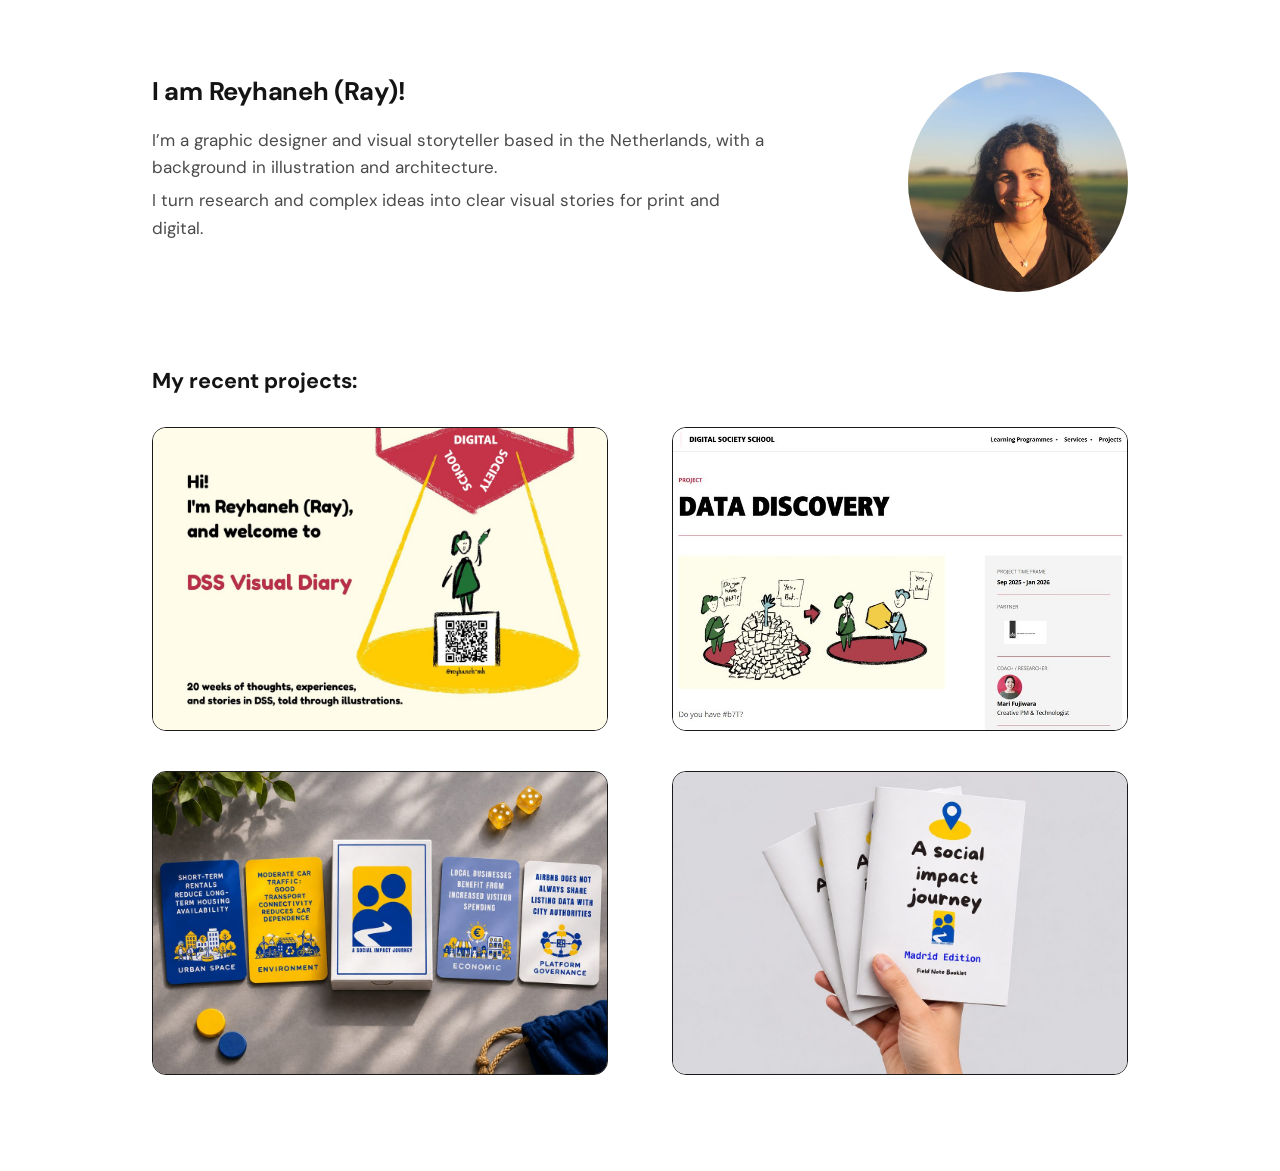
==== index.html @ 7acfd7f0 "Add files via upload" ====
<!DOCTYPE html>
<html lang="en">
<head>
<meta charset="utf-8">
<meta name="viewport" content="width=device-width, initial-scale=1">
<title>Reyhaneh (Ray) — Graphic Designer &amp; Visual Storyteller</title>
<meta name="description" content="I’m a graphic designer and visual storyteller based in the Netherlands, with a background in illustration and architecture.">
<link rel="preconnect" href="https://fonts.googleapis.com"><link rel="preconnect" href="https://fonts.gstatic.com" crossorigin><link href="https://fonts.googleapis.com/css2?family=DM+Sans:opsz,wght@9..40,400;9..40,500;9..40,700&display=swap" rel="stylesheet">
<link rel="stylesheet" href="assets/css/style.css">
</head>
<body class="home">
<main class="wrap">
  <header class="intro">
    <div class="intro-text">
      <h1>I am Reyhaneh (Ray)!</h1>
      <p>I’m a graphic designer and visual storyteller based in the Netherlands, with a background in illustration and architecture.</p>
      <p>I turn research and complex ideas into clear visual stories for print and digital.</p>
    </div>
    <img class="intro-photo" src="assets/img/profile/profile.jpg" alt="Portrait of Reyhaneh (Ray)" width="800" height="800">
  </header>

  <section class="projects" aria-labelledby="projects-heading">
    <h2 id="projects-heading">My recent projects:</h2>
    <ul class="project-grid">
      <li class="project">
        <a class="project-link" href="projects/dss-visual-diary/index.html">
          <span class="project-media">
            <img src="assets/img/dss-visual-diary/hero-card.jpg" alt="" decoding="async">
            <span class="project-overlay" aria-hidden="true"><span>DSS Visual Diary</span></span>
          </span>
          <span class="project-name">DSS Visual Diary</span>
        </a>
      </li>
      <li class="project">
        <a class="project-link" href="projects/data-discovery/index.html">
          <span class="project-media">
            <img src="assets/img/data-discovery/hero-card.jpg" alt="" decoding="async">
            <span class="project-overlay" aria-hidden="true"><span>Data Discovery</span></span>
          </span>
          <span class="project-name">Data Discovery</span>
        </a>
      </li>
      <li class="project">
        <a class="project-link" href="projects/impact-card-game/index.html">
          <span class="project-media">
            <img src="assets/img/impact-card-game/hero-card.jpg" alt="" decoding="async">
            <span class="project-overlay" aria-hidden="true"><span>Impact Card Game</span></span>
          </span>
          <span class="project-name">Impact Card Game</span>
        </a>
      </li>
      <li class="project">
        <a class="project-link" href="projects/social-impact-journey/index.html">
          <span class="project-media">
            <img src="assets/img/social-impact-journey/hero-card.jpg" alt="" decoding="async">
            <span class="project-overlay" aria-hidden="true"><span>A Social Impact Journey</span></span>
          </span>
          <span class="project-name">A Social Impact Journey</span>
        </a>
      </li>
    </ul>
  </section>
</main>
</body>
</html>
---- assets/css/style.css ----
/* Reyhaneh (Ray) — portfolio */
:root {
  --ink: #141414;
  --ink-soft: #4a4a4a;
  --line: #1a1a1a;
  --paper: #ffffff;
  --muted-bg: #f4f2ee;
  --accent: #8fa6d8;          /* soft blue from the reference */
  --radius: 14px;
  --wrap: 1040px;
  --font: "DM Sans", system-ui, -apple-system, "Segoe UI", Roboto, sans-serif;
}

*, *::before, *::after { box-sizing: border-box; }
html { -webkit-text-size-adjust: 100%; }
body {
  margin: 0;
  background: var(--paper);
  color: var(--ink);
  font-family: var(--font);
  font-size: 17px;
  line-height: 1.6;
  -webkit-font-smoothing: antialiased;
}
img { max-width: 100%; display: block; }
a { color: inherit; }
:focus-visible { outline: 2px solid var(--ink); outline-offset: 3px; }

.wrap { max-width: var(--wrap); margin: 0 auto; padding: 72px 32px 96px; }

/* ---------- Homepage ---------- */
.intro {
  display: grid;
  grid-template-columns: minmax(0, 1fr) auto;
  gap: 48px;
  align-items: start;
}
.intro h1 { font-size: 1.6rem; font-weight: 700; margin: 0 0 14px; letter-spacing: -0.01em; }
.intro p { margin: 0 0 6px; color: var(--ink-soft); max-width: 36em; }
.intro-photo {
  width: 220px; height: 220px;
  border-radius: 50%;
  object-fit: cover;
  background: var(--accent);
}

.projects { margin-top: 72px; }
.projects h2 { font-size: 1.35rem; font-weight: 700; margin: 0 0 28px; }

.project-grid {
  list-style: none; margin: 0; padding: 0;
  display: grid;
  grid-template-columns: repeat(2, minmax(0, 1fr));
  gap: 40px 64px;
}
.project-link { display: block; text-decoration: none; }
.project-media {
  position: relative; display: block;
  aspect-ratio: 3 / 2;
  border: 1px solid var(--line);
  border-radius: var(--radius);
  overflow: hidden;
  background: var(--muted-bg);
}
.project-media img { width: 100%; height: 100%; object-fit: cover; transition: transform .5s ease; }
.project-overlay {
  position: absolute; inset: 0;
  display: flex; align-items: center; justify-content: center;
  padding: 16px; text-align: center;
  background: rgba(20, 20, 20, .55);
  color: #fff; font-weight: 700; font-size: 1.3rem; letter-spacing: .01em;
  opacity: 0; transition: opacity .3s ease;
  pointer-events: none;
}
/* Mobile / touch default: name always shown below the image, no overlay */
.project-name { display: block; margin-top: 12px; font-weight: 700; font-size: 1.05rem; }
.project-overlay { display: none; }

/* Desktop (real hover + wide screen): name appears over the image on hover */
@media (hover: hover) and (pointer: fine) and (min-width: 768px) {
  .project-overlay { display: flex; }
  .project-name {
    position: absolute; width: 1px; height: 1px; overflow: hidden;
    clip: rect(0 0 0 0); white-space: nowrap;   /* kept for screen readers */
  }
  .project-link:hover .project-overlay,
  .project-link:focus-visible .project-overlay { opacity: 1; }
  .project-link:hover img { transform: scale(1.03); }
}

/* ---------- Case study ---------- */
.wrap--case { max-width: 880px; }
.back {
  display: inline-block;
  font-weight: 500; font-size: .95rem;
  text-decoration: none; border-bottom: 1px solid currentColor;
  padding-bottom: 1px;
}
.back:hover, .next:hover { color: var(--ink-soft); }

.cs-header { margin: 40px 0 56px; }
.cs-header h1 { font-size: clamp(2rem, 5vw, 3rem); line-height: 1.1; margin: 0 0 10px; letter-spacing: -0.02em; }
.cs-subtitle { font-size: 1.2rem; color: var(--ink-soft); margin: 0 0 28px; }
.cs-meta {
  margin: 0; padding: 20px 0 0;
  border-top: 1px solid var(--line);
  display: grid; grid-template-columns: repeat(auto-fit, minmax(220px, 1fr)); gap: 16px 32px;
}
.cs-meta dt { font-size: .78rem; text-transform: uppercase; letter-spacing: .08em; color: var(--ink-soft); }
.cs-meta dd { margin: 2px 0 0; font-weight: 500; overflow-wrap: anywhere; }

.cs-section { margin: 0 0 64px; }
.cs-section h2 {
  font-size: 1.45rem; margin: 0 0 18px;
  display: flex; align-items: baseline; gap: 14px;
}
.cs-section h2 .num { font-size: .9rem; color: var(--ink-soft); font-weight: 500; letter-spacing: .05em; }
.cs-section p { margin: 0 0 16px; max-width: 42em; }
.cs-section p.note { font-style: italic; color: var(--ink-soft); }

.gallery-group { margin: 32px 0; }
.gallery-title { font-size: 1rem; font-weight: 700; margin: 0 0 12px; }
.gallery { display: grid; grid-template-columns: repeat(2, minmax(0, 1fr)); gap: 16px; align-items: start; }
.gallery--hero, .gallery--single { grid-template-columns: 1fr; margin: 32px 0; }
.gallery-group .gallery--single { margin: 0; }
.shot { margin: 0; }
.shot-btn {
  display: block; width: 100%; padding: 0; border: 0; background: var(--muted-bg);
  border-radius: 10px; overflow: hidden; cursor: zoom-in;
}
.shot-btn img { width: 100%; height: auto; transition: opacity .2s ease; }
.shot-btn:hover img { opacity: .9; }

.cs-footer {
  display: flex; justify-content: space-between; gap: 16px; flex-wrap: wrap;
  border-top: 1px solid var(--line); padding-top: 24px;
}
.next { font-weight: 500; font-size: .95rem; text-decoration: none; }

/* ---------- Lightbox ---------- */
.lightbox {
  width: 100vw; height: 100vh; max-width: 100vw; max-height: 100vh;
  margin: 0; padding: 56px 72px; border: 0;
  background: rgba(12, 12, 12, .97);
}
.lightbox[open] { display: flex; align-items: center; justify-content: center; }
.lightbox::backdrop { background: rgba(12, 12, 12, .97); }
.lightbox-img { max-width: 100%; max-height: 100%; width: auto; height: auto; object-fit: contain; border-radius: 4px; }
.lb-btn {
  position: absolute; border: 0; background: rgba(255,255,255,.12); color: #fff;
  width: 48px; height: 48px; border-radius: 50%;
  font-size: 30px; line-height: 1; cursor: pointer;
  display: flex; align-items: center; justify-content: center;
}
.lb-btn:hover { background: rgba(255,255,255,.25); }
.lb-close { top: 16px; right: 16px; }
.lb-prev { left: 12px; top: 50%; transform: translateY(-50%); }
.lb-next { right: 12px; top: 50%; transform: translateY(-50%); }
.lb-count { position: absolute; bottom: 14px; left: 0; right: 0; text-align: center; color: #ddd; font-size: .85rem; margin: 0; }
body.lb-open { overflow: hidden; }

/* ---------- Small screens ---------- */
@media (max-width: 767px) {
  body { font-size: 16px; }
  .wrap { padding: 40px 20px 64px; }
  .intro { grid-template-columns: 1fr; gap: 24px; }
  .intro-photo { width: 140px; height: 140px; order: -1; }
  .projects { margin-top: 48px; }
  .project-grid { grid-template-columns: 1fr; gap: 32px; }
  .gallery { grid-template-columns: 1fr; }
  .lightbox { padding: 64px 8px; }
  .lb-prev, .lb-next { top: auto; bottom: 8px; transform: none; }
  .lb-prev { left: 16px; }
  .lb-next { right: 16px; }
  .lb-count { bottom: 22px; }
}
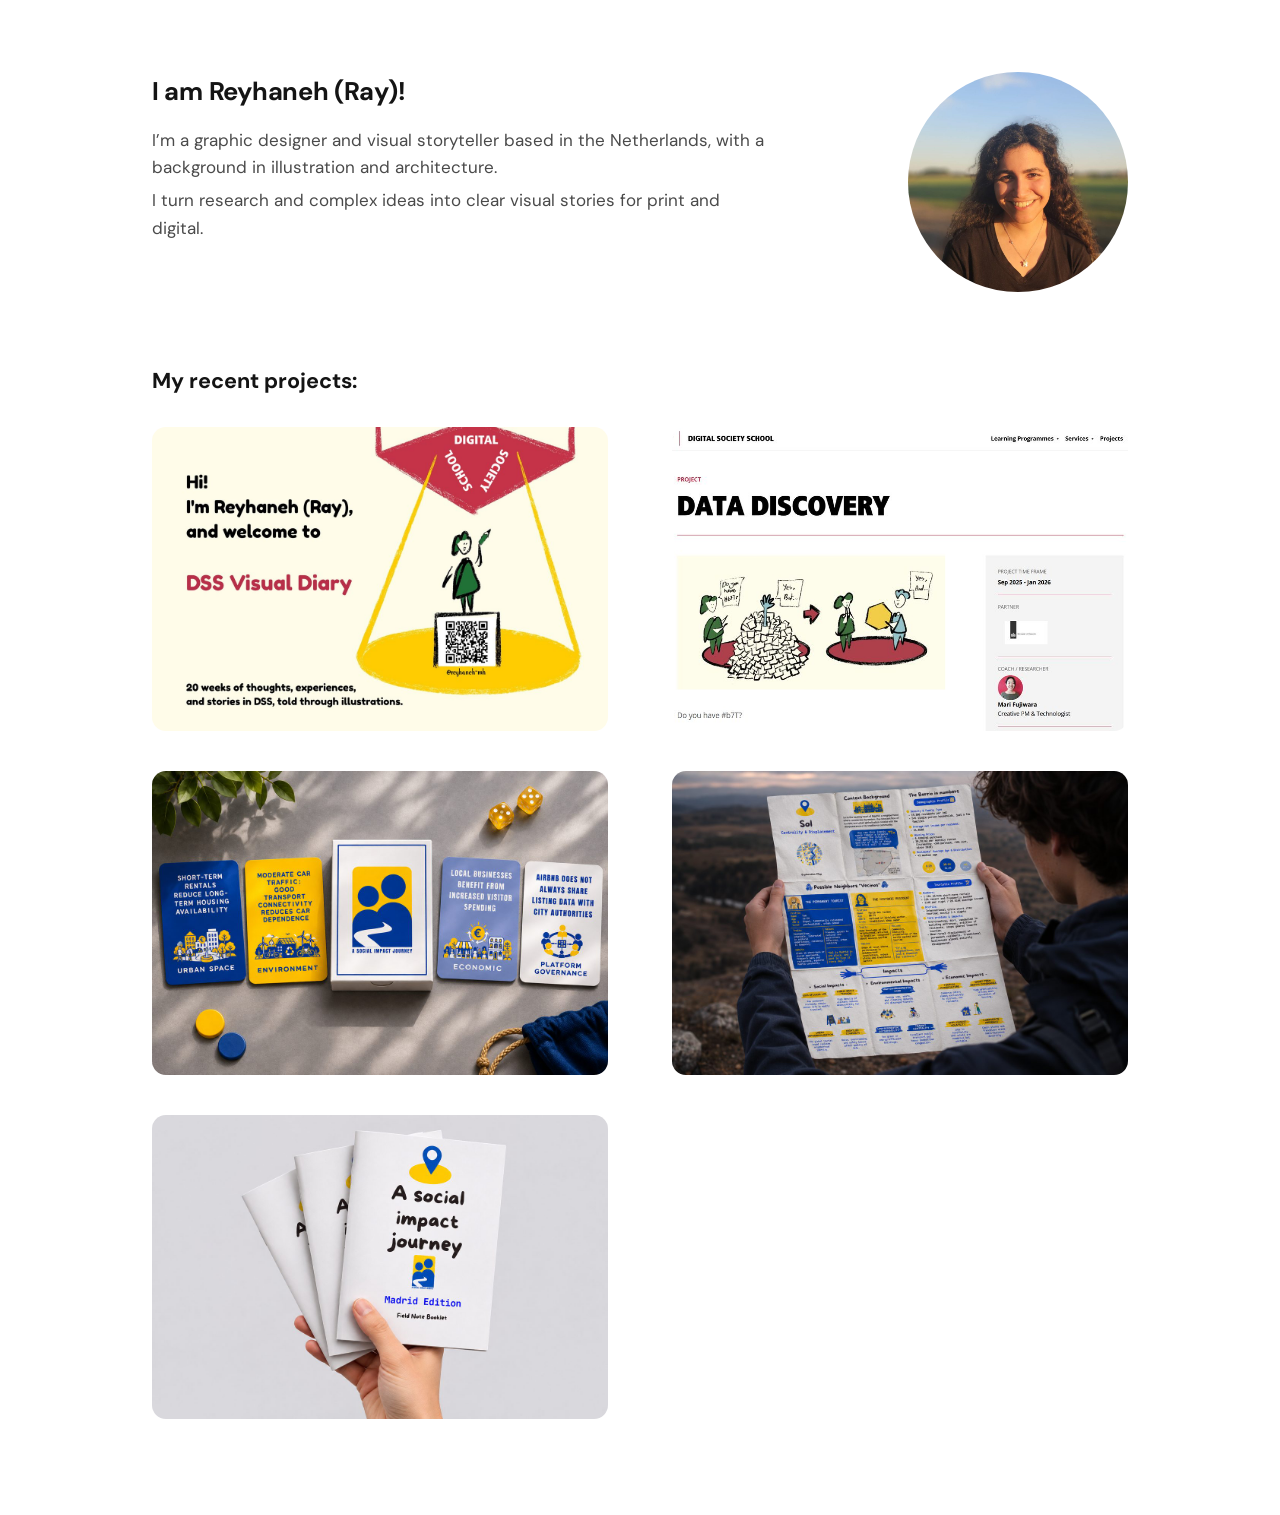
==== commit 1fc06c33: "Show five case studies on the homepage" ====
--- a/index.html
+++ b/index.html
@@ -50,12 +50,21 @@
         </a>
       </li>
       <li class="project">
-        <a class="project-link" href="projects/social-impact-journey/index.html">
+        <a class="project-link" href="projects/social-impact-journey-fold-out-maps/index.html">
           <span class="project-media">
-            <img src="assets/img/social-impact-journey/hero-card.jpg" alt="" decoding="async">
-            <span class="project-overlay" aria-hidden="true"><span>A Social Impact Journey</span></span>
+            <img src="assets/img/social-impact-journey-fold-out-maps/hero-card.jpg" alt="" decoding="async">
+            <span class="project-overlay" aria-hidden="true"><span>A Social Impact Journey — Fold-Out Maps</span></span>
           </span>
-          <span class="project-name">A Social Impact Journey</span>
+          <span class="project-name">A Social Impact Journey — Fold-Out Maps</span>
+        </a>
+      </li>
+      <li class="project">
+        <a class="project-link" href="projects/social-impact-journey-field-notebook/index.html">
+          <span class="project-media">
+            <img src="assets/img/social-impact-journey-field-notebook/hero-card.jpg" alt="" decoding="async">
+            <span class="project-overlay" aria-hidden="true"><span>A Social Impact Journey — Field Notebook</span></span>
+          </span>
+          <span class="project-name">A Social Impact Journey — Field Notebook</span>
         </a>
       </li>
     </ul>
--- a/assets/css/style.css
+++ b/assets/css/style.css
@@ -57,7 +57,6 @@
 .project-media {
   position: relative; display: block;
   aspect-ratio: 3 / 2;
-  border: 1px solid var(--line);
   border-radius: var(--radius);
   overflow: hidden;
   background: var(--muted-bg);
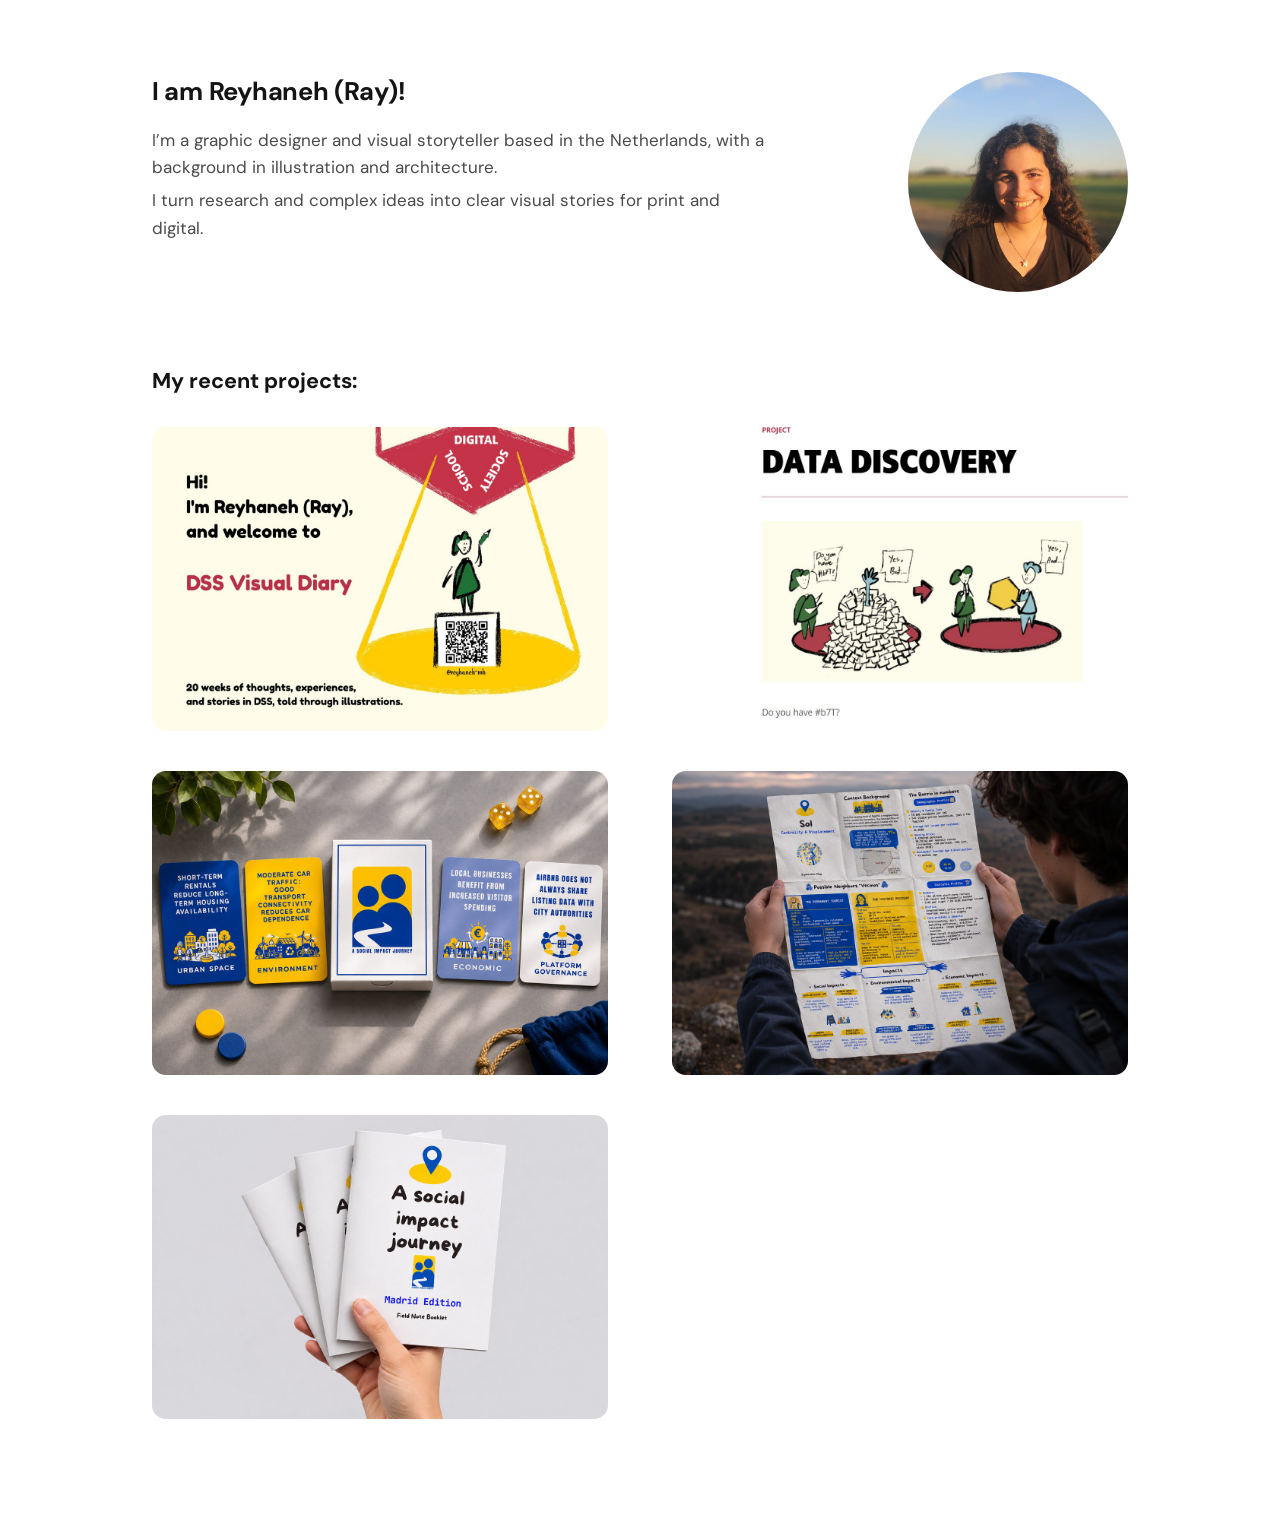
==== commit 825986f9: "Load new Data Discovery hero on homepage card" ====
--- a/index.html
+++ b/index.html
@@ -34,7 +34,7 @@
       <li class="project">
         <a class="project-link" href="projects/data-discovery/index.html">
           <span class="project-media">
-            <img src="assets/img/data-discovery/hero-card.jpg" alt="" decoding="async">
+            <img src="assets/img/data-discovery/hero-card.jpg?v=2" alt="" decoding="async">
             <span class="project-overlay" aria-hidden="true"><span>Data Discovery</span></span>
           </span>
           <span class="project-name">Data Discovery</span>
